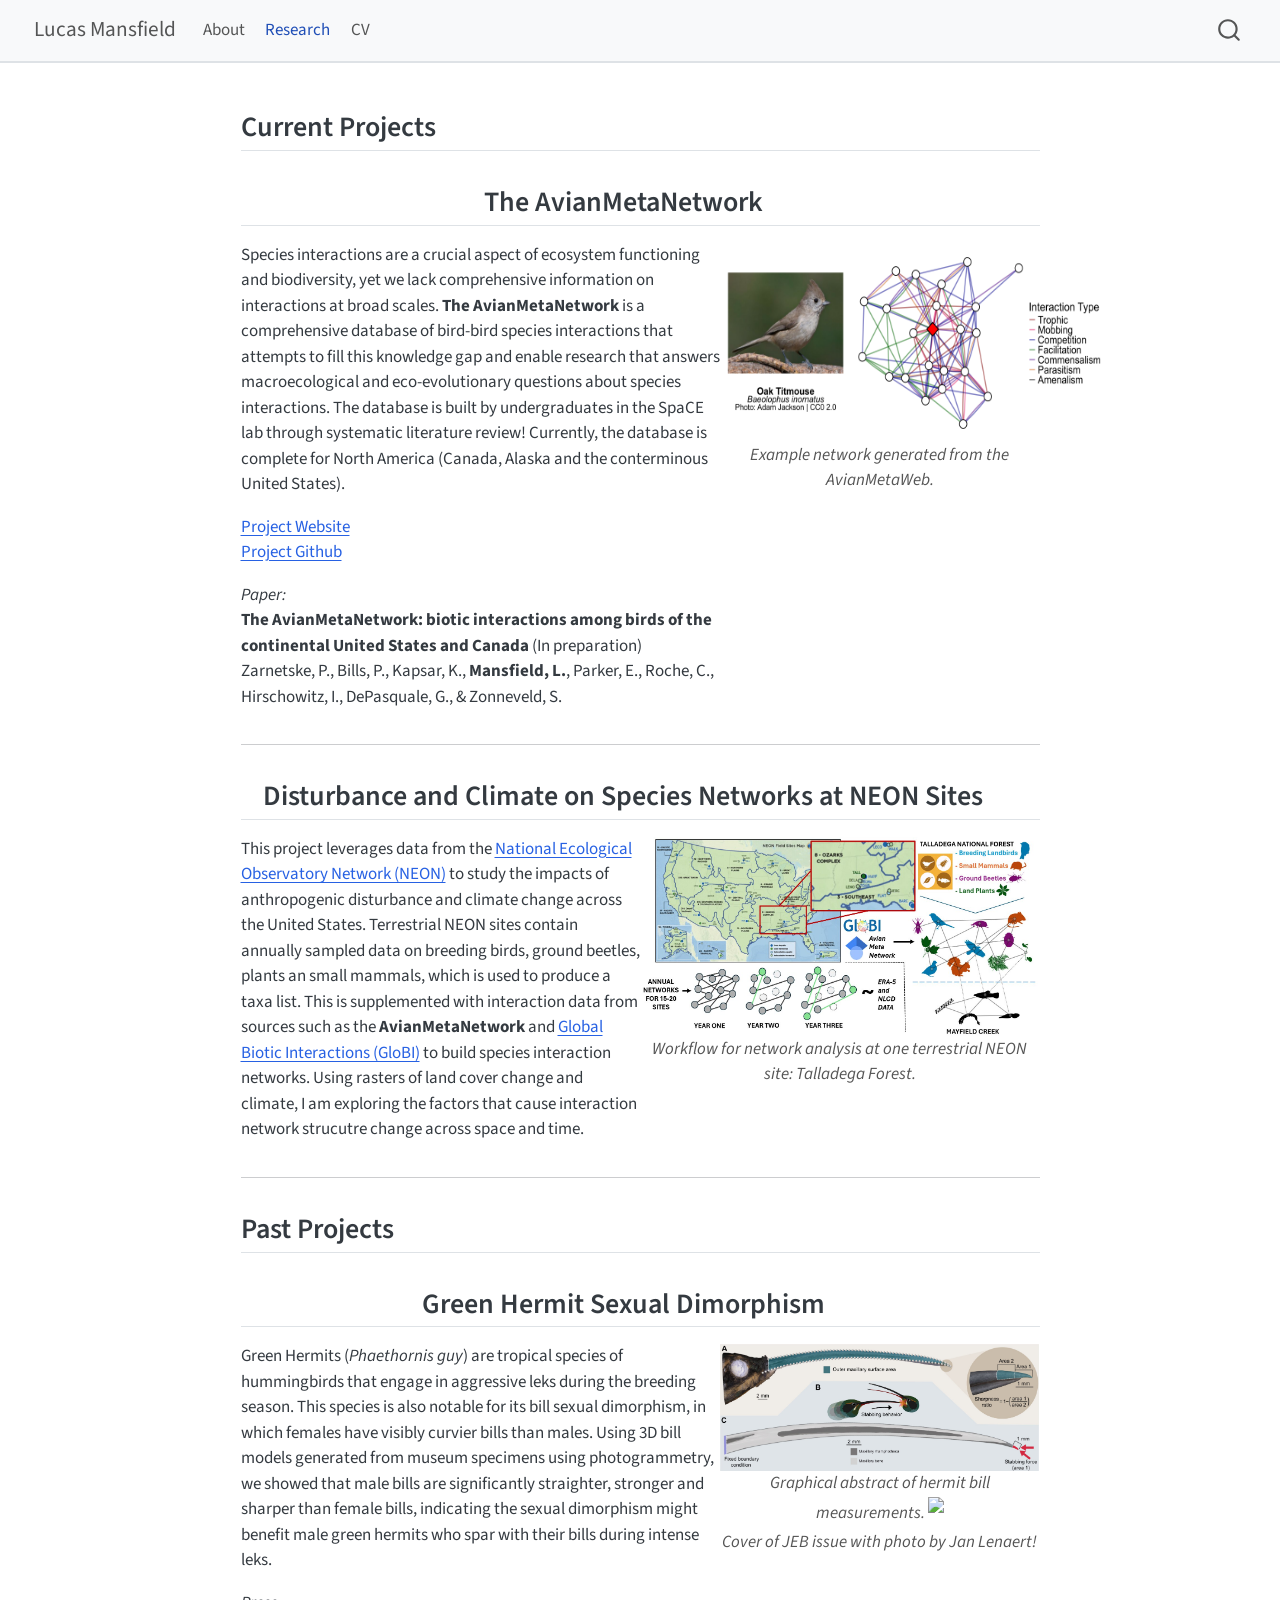
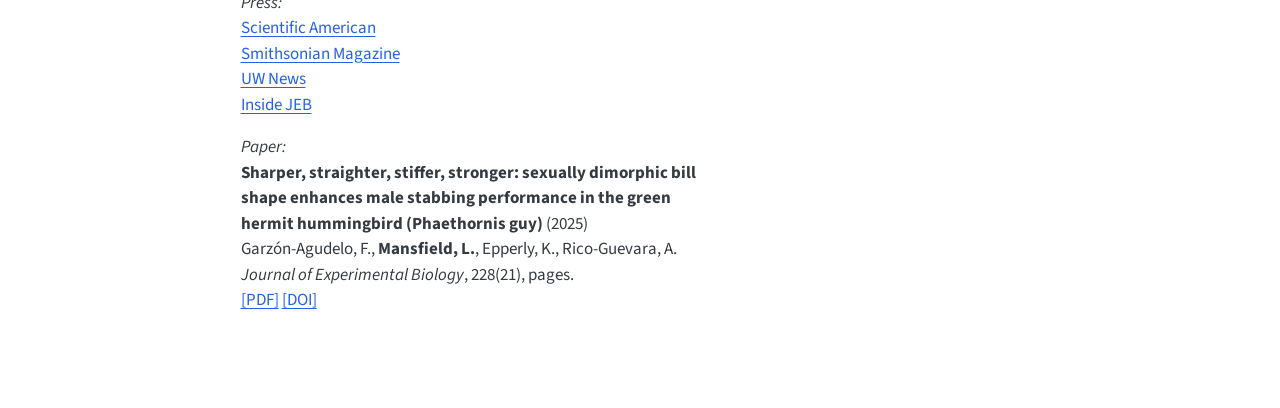
==== docs/research.html @ 8fe94365 "Initial updates to website" ====
<!DOCTYPE html>
<html xmlns="http://www.w3.org/1999/xhtml" lang="en" xml:lang="en"><head>

<meta charset="utf-8">
<meta name="generator" content="quarto-1.8.25">

<meta name="viewport" content="width=device-width, initial-scale=1.0, user-scalable=yes">


<title>research – Lucas Mansfield</title>
<style>
code{white-space: pre-wrap;}
span.smallcaps{font-variant: small-caps;}
div.columns{display: flex; gap: min(4vw, 1.5em);}
div.column{flex: auto; overflow-x: auto;}
div.hanging-indent{margin-left: 1.5em; text-indent: -1.5em;}
ul.task-list{list-style: none;}
ul.task-list li input[type="checkbox"] {
  width: 0.8em;
  margin: 0 0.8em 0.2em -1em; /* quarto-specific, see https://github.com/quarto-dev/quarto-cli/issues/4556 */ 
  vertical-align: middle;
}
</style>


<script src="site_libs/quarto-nav/quarto-nav.js"></script>
<script src="site_libs/quarto-nav/headroom.min.js"></script>
<script src="site_libs/clipboard/clipboard.min.js"></script>
<script src="site_libs/quarto-search/autocomplete.umd.js"></script>
<script src="site_libs/quarto-search/fuse.min.js"></script>
<script src="site_libs/quarto-search/quarto-search.js"></script>
<meta name="quarto:offset" content="./">
<script src="site_libs/quarto-html/quarto.js" type="module"></script>
<script src="site_libs/quarto-html/tabsets/tabsets.js" type="module"></script>
<script src="site_libs/quarto-html/axe/axe-check.js" type="module"></script>
<script src="site_libs/quarto-html/popper.min.js"></script>
<script src="site_libs/quarto-html/tippy.umd.min.js"></script>
<script src="site_libs/quarto-html/anchor.min.js"></script>
<link href="site_libs/quarto-html/tippy.css" rel="stylesheet">
<link href="site_libs/quarto-html/quarto-syntax-highlighting-7b89279ff1a6dce999919e0e67d4d9ec.css" rel="stylesheet" id="quarto-text-highlighting-styles">
<script src="site_libs/bootstrap/bootstrap.min.js"></script>
<link href="site_libs/bootstrap/bootstrap-icons.css" rel="stylesheet">
<link href="site_libs/bootstrap/bootstrap-e31584831b205ffbb2d98406f31c2a5b.min.css" rel="stylesheet" append-hash="true" id="quarto-bootstrap" data-mode="light">
<script id="quarto-search-options" type="application/json">{
  "location": "navbar",
  "copy-button": false,
  "collapse-after": 3,
  "panel-placement": "end",
  "type": "overlay",
  "limit": 50,
  "keyboard-shortcut": [
    "f",
    "/",
    "s"
  ],
  "show-item-context": false,
  "language": {
    "search-no-results-text": "No results",
    "search-matching-documents-text": "matching documents",
    "search-copy-link-title": "Copy link to search",
    "search-hide-matches-text": "Hide additional matches",
    "search-more-match-text": "more match in this document",
    "search-more-matches-text": "more matches in this document",
    "search-clear-button-title": "Clear",
    "search-text-placeholder": "",
    "search-detached-cancel-button-title": "Cancel",
    "search-submit-button-title": "Submit",
    "search-label": "Search"
  }
}</script>


<link rel="stylesheet" href="styles.css">
</head>

<body class="nav-fixed fullcontent quarto-light">

<div id="quarto-search-results"></div>
  <header id="quarto-header" class="headroom fixed-top">
    <nav class="navbar navbar-expand-lg " data-bs-theme="dark">
      <div class="navbar-container container-fluid">
      <div class="navbar-brand-container mx-auto">
    <a href="./index.html" class="navbar-brand navbar-brand-logo">
    </a>
    <a class="navbar-brand" href="./index.html">
    <span class="navbar-title">Lucas Mansfield</span>
    </a>
  </div>
            <div id="quarto-search" class="" title="Search"></div>
          <button class="navbar-toggler" type="button" data-bs-toggle="collapse" data-bs-target="#navbarCollapse" aria-controls="navbarCollapse" role="menu" aria-expanded="false" aria-label="Toggle navigation" onclick="if (window.quartoToggleHeadroom) { window.quartoToggleHeadroom(); }">
  <span class="navbar-toggler-icon"></span>
</button>
          <div class="collapse navbar-collapse" id="navbarCollapse">
            <ul class="navbar-nav navbar-nav-scroll me-auto">
  <li class="nav-item">
    <a class="nav-link" href="./index.html"> 
<span class="menu-text">About</span></a>
  </li>  
  <li class="nav-item">
    <a class="nav-link active" href="./research.html" aria-current="page"> 
<span class="menu-text">Research</span></a>
  </li>  
  <li class="nav-item">
    <a class="nav-link" href="./cv.html"> 
<span class="menu-text">CV</span></a>
  </li>  
</ul>
          </div> <!-- /navcollapse -->
            <div class="quarto-navbar-tools">
</div>
      </div> <!-- /container-fluid -->
    </nav>
</header>
<!-- content -->
<div id="quarto-content" class="quarto-container page-columns page-rows-contents page-layout-article page-navbar">
<!-- sidebar -->
<!-- margin-sidebar -->
    
<!-- main -->
<main class="content" id="quarto-document-content"><header id="title-block-header" class="quarto-title-block"></header>




<section id="current-projects" class="level2">
<h2 class="anchored" data-anchor-id="current-projects">Current Projects</h2>
</section>
<section id="the-avianmetanetwork" class="level2" style="text-align: center;">
<h2 style="text-align: center;" class="anchored" data-anchor-id="the-avianmetanetwork">The AvianMetaNetwork</h2>
<div class="columns">
<div class="column" style="width:60%;">
<div style="text-align: left;">
<p>Species interactions are a crucial aspect of ecosystem functioning and biodiversity, yet we lack comprehensive information on interactions at broad scales. <strong>The AvianMetaNetwork</strong> is a comprehensive database of bird-bird species interactions that attempts to fill this knowledge gap and enable research that answers macroecological and eco-evolutionary questions about species interactions. The database is built by undergraduates in the SpaCE lab through systematic literature review! Currently, the database is complete for North America (Canada, Alaska and the conterminous United States).</p>
<p><a href="https://avianmetanetwork.github.io/">Project Website</a><br>
<a href="https://github.com/AvianMetaNetwork/AvianMetaNetwork">Project Github</a></p>
<p><em>Paper:</em><br>
<strong>The AvianMetaNetwork: biotic interactions among birds of the continental United States and Canada</strong> (In preparation)<br>
Zarnetske, P., Bills, P., Kapsar, K., <strong>Mansfield, L.</strong>, Parker, E., Roche, C., Hirschowitz, I., DePasquale, G., &amp; Zonneveld, S.<br>
</p>
</div>
</div><div class="column" style="width:40%;">
<div style="text-align: center;">
<p><img src="images/network.jpg" width="400" height="200"> <span class="fig-caption">Example network generated from the AvianMetaWeb.</span></p>
</div>
</div>
</div>
<hr>
</section>
<section id="disturbance-and-climate-on-species-networks-at-neon-sites" class="level2" style="text-align: center;">
<h2 style="text-align: center;" class="anchored" data-anchor-id="disturbance-and-climate-on-species-networks-at-neon-sites">Disturbance and Climate on Species Networks at NEON Sites</h2>
<div class="columns">
<div class="column" style="width:50%;">
<div style="text-align: left;">
<p>This project leverages data from the <a href="https://www.neonscience.org/">National Ecological Observatory Network (NEON)</a> to study the impacts of anthropogenic disturbance and climate change across the United States. Terrestrial NEON sites contain annually sampled data on breeding birds, ground beetles, plants an small mammals, which is used to produce a taxa list. This is supplemented with interaction data from sources such as the <strong>AvianMetaNetwork</strong> and <a href="https://www.globalbioticinteractions.org/">Global Biotic Interactions (GloBI)</a> to build species interaction networks. Using rasters of land cover change and climate, I am exploring the factors that cause interaction network strucutre change across space and time.</p>
</div>
</div><div class="column" style="width:50%;">
<div style="text-align: center;">
<p><img src="images/project.jpg" style="width:100.0%" height="200"> <span class="fig-caption">Workflow for network analysis at one terrestrial NEON site: Talladega Forest.</span></p>
</div>
</div>
</div>
<hr>
</section>
<section id="past-projects" class="level2">
<h2 class="anchored" data-anchor-id="past-projects">Past Projects</h2>
</section>
<section id="green-hermit-sexual-dimorphism" class="level2" style="text-align: center;">
<h2 style="text-align: center;" class="anchored" data-anchor-id="green-hermit-sexual-dimorphism">Green Hermit Sexual Dimorphism</h2>
<div class="columns">
<div class="column" style="width:60%;">
<div style="text-align: left;">
<p>Green Hermits (<em>Phaethornis guy</em>) are tropical species of hummingbirds that engage in aggressive leks during the breeding season. This species is also notable for its bill sexual dimorphism, in which females have visibly curvier bills than males. Using 3D bill models generated from museum specimens using photogrammetry, we showed that male bills are significantly straighter, stronger and sharper than female bills, indicating the sexual dimorphism might benefit male green hermits who spar with their bills during intense leks.</p>
<p><em>Press:</em><br>
<a href="https://www.scientificamerican.com/article/videos-show-hummingbirds-jousting-like-medieval-knights-in-rare-mating/">Scientific American</a><br>
<a href="https://www.smithsonianmag.com/smart-news/these-male-hummingbirds-evolved-straighter-sharper-bills-so-they-could-better-joust-for-mates-180987883/">Smithsonian Magazine</a><br>
<a href="https://www.washington.edu/news/2025/11/21/sharper-straighter-stiffer-stronger-male-green-hermit-hummingbirds-have-bills-evolved-for-fighting/">UW News</a><br>
<a href="https://journals.biologists.com/jeb/article/228/21/jeb251783/369729/Sharper-straighter-bills-give-male-green-hermits">Inside JEB</a></p>
<p><em>Paper:</em><br>
<strong>Sharper, straighter, stiffer, stronger: sexually dimorphic bill shape enhances male stabbing performance in the green hermit hummingbird (Phaethornis guy)</strong> (2025)<br>
Garzón-Agudelo, F., <strong>Mansfield, L.</strong>, Epperly, K., Rico-Guevara, A. <em>Journal of Experimental Biology</em>, 228(21), pages.<br>
<a href="#">[PDF]</a> <a href="https://doi.org/10.1242/jeb.250769">[DOI]</a></p>
</div>
</div><div class="column" style="width:40%;">
<div style="text-align: center;">
<p><img src="images/hermit.jpg" class="img-fluid" style="width:100.0%"> <span class="fig-caption">Graphical abstract of hermit bill measurements.</span> <img src="images/jeb.jpg" class="img-fluid quarto-figure quarto-figure-center" style="width:75.0%"><br>
<span class="fig-caption">Cover of JEB issue with photo by Jan Lenaert!</span></p>
</div>
</div>
</div>


</section>

</main> <!-- /main -->
<script id="quarto-html-after-body" type="application/javascript">
  window.document.addEventListener("DOMContentLoaded", function (event) {
    const icon = "";
    const anchorJS = new window.AnchorJS();
    anchorJS.options = {
      placement: 'right',
      icon: icon
    };
    anchorJS.add('.anchored');
    const isCodeAnnotation = (el) => {
      for (const clz of el.classList) {
        if (clz.startsWith('code-annotation-')) {                     
          return true;
        }
      }
      return false;
    }
    const onCopySuccess = function(e) {
      // button target
      const button = e.trigger;
      // don't keep focus
      button.blur();
      // flash "checked"
      button.classList.add('code-copy-button-checked');
      var currentTitle = button.getAttribute("title");
      button.setAttribute("title", "Copied!");
      let tooltip;
      if (window.bootstrap) {
        button.setAttribute("data-bs-toggle", "tooltip");
        button.setAttribute("data-bs-placement", "left");
        button.setAttribute("data-bs-title", "Copied!");
        tooltip = new bootstrap.Tooltip(button, 
          { trigger: "manual", 
            customClass: "code-copy-button-tooltip",
            offset: [0, -8]});
        tooltip.show();    
      }
      setTimeout(function() {
        if (tooltip) {
          tooltip.hide();
          button.removeAttribute("data-bs-title");
          button.removeAttribute("data-bs-toggle");
          button.removeAttribute("data-bs-placement");
        }
        button.setAttribute("title", currentTitle);
        button.classList.remove('code-copy-button-checked');
      }, 1000);
      // clear code selection
      e.clearSelection();
    }
    const getTextToCopy = function(trigger) {
      const outerScaffold = trigger.parentElement.cloneNode(true);
      const codeEl = outerScaffold.querySelector('code');
      for (const childEl of codeEl.children) {
        if (isCodeAnnotation(childEl)) {
          childEl.remove();
        }
      }
      return codeEl.innerText;
    }
    const clipboard = new window.ClipboardJS('.code-copy-button:not([data-in-quarto-modal])', {
      text: getTextToCopy
    });
    clipboard.on('success', onCopySuccess);
    if (window.document.getElementById('quarto-embedded-source-code-modal')) {
      const clipboardModal = new window.ClipboardJS('.code-copy-button[data-in-quarto-modal]', {
        text: getTextToCopy,
        container: window.document.getElementById('quarto-embedded-source-code-modal')
      });
      clipboardModal.on('success', onCopySuccess);
    }
      var localhostRegex = new RegExp(/^(?:http|https):\/\/localhost\:?[0-9]*\//);
      var mailtoRegex = new RegExp(/^mailto:/);
        var filterRegex = new RegExp("https:\/\/lucasmansfield\.github\.io");
      var isInternal = (href) => {
          return filterRegex.test(href) || localhostRegex.test(href) || mailtoRegex.test(href);
      }
      // Inspect non-navigation links and adorn them if external
     var links = window.document.querySelectorAll('a[href]:not(.nav-link):not(.navbar-brand):not(.toc-action):not(.sidebar-link):not(.sidebar-item-toggle):not(.pagination-link):not(.no-external):not([aria-hidden]):not(.dropdown-item):not(.quarto-navigation-tool):not(.about-link)');
      for (var i=0; i<links.length; i++) {
        const link = links[i];
        if (!isInternal(link.href)) {
          // undo the damage that might have been done by quarto-nav.js in the case of
          // links that we want to consider external
          if (link.dataset.originalHref !== undefined) {
            link.href = link.dataset.originalHref;
          }
        }
      }
    function tippyHover(el, contentFn, onTriggerFn, onUntriggerFn) {
      const config = {
        allowHTML: true,
        maxWidth: 500,
        delay: 100,
        arrow: false,
        appendTo: function(el) {
            return el.parentElement;
        },
        interactive: true,
        interactiveBorder: 10,
        theme: 'quarto',
        placement: 'bottom-start',
      };
      if (contentFn) {
        config.content = contentFn;
      }
      if (onTriggerFn) {
        config.onTrigger = onTriggerFn;
      }
      if (onUntriggerFn) {
        config.onUntrigger = onUntriggerFn;
      }
      window.tippy(el, config); 
    }
    const noterefs = window.document.querySelectorAll('a[role="doc-noteref"]');
    for (var i=0; i<noterefs.length; i++) {
      const ref = noterefs[i];
      tippyHover(ref, function() {
        // use id or data attribute instead here
        let href = ref.getAttribute('data-footnote-href') || ref.getAttribute('href');
        try { href = new URL(href).hash; } catch {}
        const id = href.replace(/^#\/?/, "");
        const note = window.document.getElementById(id);
        if (note) {
          return note.innerHTML;
        } else {
          return "";
        }
      });
    }
    const xrefs = window.document.querySelectorAll('a.quarto-xref');
    const processXRef = (id, note) => {
      // Strip column container classes
      const stripColumnClz = (el) => {
        el.classList.remove("page-full", "page-columns");
        if (el.children) {
          for (const child of el.children) {
            stripColumnClz(child);
          }
        }
      }
      stripColumnClz(note)
      if (id === null || id.startsWith('sec-')) {
        // Special case sections, only their first couple elements
        const container = document.createElement("div");
        if (note.children && note.children.length > 2) {
          container.appendChild(note.children[0].cloneNode(true));
          for (let i = 1; i < note.children.length; i++) {
            const child = note.children[i];
            if (child.tagName === "P" && child.innerText === "") {
              continue;
            } else {
              container.appendChild(child.cloneNode(true));
              break;
            }
          }
          if (window.Quarto?.typesetMath) {
            window.Quarto.typesetMath(container);
          }
          return container.innerHTML
        } else {
          if (window.Quarto?.typesetMath) {
            window.Quarto.typesetMath(note);
          }
          return note.innerHTML;
        }
      } else {
        // Remove any anchor links if they are present
        const anchorLink = note.querySelector('a.anchorjs-link');
        if (anchorLink) {
          anchorLink.remove();
        }
        if (window.Quarto?.typesetMath) {
          window.Quarto.typesetMath(note);
        }
        if (note.classList.contains("callout")) {
          return note.outerHTML;
        } else {
          return note.innerHTML;
        }
      }
    }
    for (var i=0; i<xrefs.length; i++) {
      const xref = xrefs[i];
      tippyHover(xref, undefined, function(instance) {
        instance.disable();
        let url = xref.getAttribute('href');
        let hash = undefined; 
        if (url.startsWith('#')) {
          hash = url;
        } else {
          try { hash = new URL(url).hash; } catch {}
        }
        if (hash) {
          const id = hash.replace(/^#\/?/, "");
          const note = window.document.getElementById(id);
          if (note !== null) {
            try {
              const html = processXRef(id, note.cloneNode(true));
              instance.setContent(html);
            } finally {
              instance.enable();
              instance.show();
            }
          } else {
            // See if we can fetch this
            fetch(url.split('#')[0])
            .then(res => res.text())
            .then(html => {
              const parser = new DOMParser();
              const htmlDoc = parser.parseFromString(html, "text/html");
              const note = htmlDoc.getElementById(id);
              if (note !== null) {
                const html = processXRef(id, note);
                instance.setContent(html);
              } 
            }).finally(() => {
              instance.enable();
              instance.show();
            });
          }
        } else {
          // See if we can fetch a full url (with no hash to target)
          // This is a special case and we should probably do some content thinning / targeting
          fetch(url)
          .then(res => res.text())
          .then(html => {
            const parser = new DOMParser();
            const htmlDoc = parser.parseFromString(html, "text/html");
            const note = htmlDoc.querySelector('main.content');
            if (note !== null) {
              // This should only happen for chapter cross references
              // (since there is no id in the URL)
              // remove the first header
              if (note.children.length > 0 && note.children[0].tagName === "HEADER") {
                note.children[0].remove();
              }
              const html = processXRef(null, note);
              instance.setContent(html);
            } 
          }).finally(() => {
            instance.enable();
            instance.show();
          });
        }
      }, function(instance) {
      });
    }
        let selectedAnnoteEl;
        const selectorForAnnotation = ( cell, annotation) => {
          let cellAttr = 'data-code-cell="' + cell + '"';
          let lineAttr = 'data-code-annotation="' +  annotation + '"';
          const selector = 'span[' + cellAttr + '][' + lineAttr + ']';
          return selector;
        }
        const selectCodeLines = (annoteEl) => {
          const doc = window.document;
          const targetCell = annoteEl.getAttribute("data-target-cell");
          const targetAnnotation = annoteEl.getAttribute("data-target-annotation");
          const annoteSpan = window.document.querySelector(selectorForAnnotation(targetCell, targetAnnotation));
          const lines = annoteSpan.getAttribute("data-code-lines").split(",");
          const lineIds = lines.map((line) => {
            return targetCell + "-" + line;
          })
          let top = null;
          let height = null;
          let parent = null;
          if (lineIds.length > 0) {
              //compute the position of the single el (top and bottom and make a div)
              const el = window.document.getElementById(lineIds[0]);
              top = el.offsetTop;
              height = el.offsetHeight;
              parent = el.parentElement.parentElement;
            if (lineIds.length > 1) {
              const lastEl = window.document.getElementById(lineIds[lineIds.length - 1]);
              const bottom = lastEl.offsetTop + lastEl.offsetHeight;
              height = bottom - top;
            }
            if (top !== null && height !== null && parent !== null) {
              // cook up a div (if necessary) and position it 
              let div = window.document.getElementById("code-annotation-line-highlight");
              if (div === null) {
                div = window.document.createElement("div");
                div.setAttribute("id", "code-annotation-line-highlight");
                div.style.position = 'absolute';
                parent.appendChild(div);
              }
              div.style.top = top - 2 + "px";
              div.style.height = height + 4 + "px";
              div.style.left = 0;
              let gutterDiv = window.document.getElementById("code-annotation-line-highlight-gutter");
              if (gutterDiv === null) {
                gutterDiv = window.document.createElement("div");
                gutterDiv.setAttribute("id", "code-annotation-line-highlight-gutter");
                gutterDiv.style.position = 'absolute';
                const codeCell = window.document.getElementById(targetCell);
                const gutter = codeCell.querySelector('.code-annotation-gutter');
                gutter.appendChild(gutterDiv);
              }
              gutterDiv.style.top = top - 2 + "px";
              gutterDiv.style.height = height + 4 + "px";
            }
            selectedAnnoteEl = annoteEl;
          }
        };
        const unselectCodeLines = () => {
          const elementsIds = ["code-annotation-line-highlight", "code-annotation-line-highlight-gutter"];
          elementsIds.forEach((elId) => {
            const div = window.document.getElementById(elId);
            if (div) {
              div.remove();
            }
          });
          selectedAnnoteEl = undefined;
        };
          // Handle positioning of the toggle
      window.addEventListener(
        "resize",
        throttle(() => {
          elRect = undefined;
          if (selectedAnnoteEl) {
            selectCodeLines(selectedAnnoteEl);
          }
        }, 10)
      );
      function throttle(fn, ms) {
      let throttle = false;
      let timer;
        return (...args) => {
          if(!throttle) { // first call gets through
              fn.apply(this, args);
              throttle = true;
          } else { // all the others get throttled
              if(timer) clearTimeout(timer); // cancel #2
              timer = setTimeout(() => {
                fn.apply(this, args);
                timer = throttle = false;
              }, ms);
          }
        };
      }
        // Attach click handler to the DT
        const annoteDls = window.document.querySelectorAll('dt[data-target-cell]');
        for (const annoteDlNode of annoteDls) {
          annoteDlNode.addEventListener('click', (event) => {
            const clickedEl = event.target;
            if (clickedEl !== selectedAnnoteEl) {
              unselectCodeLines();
              const activeEl = window.document.querySelector('dt[data-target-cell].code-annotation-active');
              if (activeEl) {
                activeEl.classList.remove('code-annotation-active');
              }
              selectCodeLines(clickedEl);
              clickedEl.classList.add('code-annotation-active');
            } else {
              // Unselect the line
              unselectCodeLines();
              clickedEl.classList.remove('code-annotation-active');
            }
          });
        }
    const findCites = (el) => {
      const parentEl = el.parentElement;
      if (parentEl) {
        const cites = parentEl.dataset.cites;
        if (cites) {
          return {
            el,
            cites: cites.split(' ')
          };
        } else {
          return findCites(el.parentElement)
        }
      } else {
        return undefined;
      }
    };
    var bibliorefs = window.document.querySelectorAll('a[role="doc-biblioref"]');
    for (var i=0; i<bibliorefs.length; i++) {
      const ref = bibliorefs[i];
      const citeInfo = findCites(ref);
      if (citeInfo) {
        tippyHover(citeInfo.el, function() {
          var popup = window.document.createElement('div');
          citeInfo.cites.forEach(function(cite) {
            var citeDiv = window.document.createElement('div');
            citeDiv.classList.add('hanging-indent');
            citeDiv.classList.add('csl-entry');
            var biblioDiv = window.document.getElementById('ref-' + cite);
            if (biblioDiv) {
              citeDiv.innerHTML = biblioDiv.innerHTML;
            }
            popup.appendChild(citeDiv);
          });
          return popup.innerHTML;
        });
      }
    }
  });
  </script>
</div> <!-- /content -->




</body></html>
---- docs/site_libs/quarto-html/tippy.css ----
.tippy-box[data-animation=fade][data-state=hidden]{opacity:0}[data-tippy-root]{max-width:calc(100vw - 10px)}.tippy-box{position:relative;background-color:#333;color:#fff;border-radius:4px;font-size:14px;line-height:1.4;white-space:normal;outline:0;transition-property:transform,visibility,opacity}.tippy-box[data-placement^=top]>.tippy-arrow{bottom:0}.tippy-box[data-placement^=top]>.tippy-arrow:before{bottom:-7px;left:0;border-width:8px 8px 0;border-top-color:initial;transform-origin:center top}.tippy-box[data-placement^=bottom]>.tippy-arrow{top:0}.tippy-box[data-placement^=bottom]>.tippy-arrow:before{top:-7px;left:0;border-width:0 8px 8px;border-bottom-color:initial;transform-origin:center bottom}.tippy-box[data-placement^=left]>.tippy-arrow{right:0}.tippy-box[data-placement^=left]>.tippy-arrow:before{border-width:8px 0 8px 8px;border-left-color:initial;right:-7px;transform-origin:center left}.tippy-box[data-placement^=right]>.tippy-arrow{left:0}.tippy-box[data-placement^=right]>.tippy-arrow:before{left:-7px;border-width:8px 8px 8px 0;border-right-color:initial;transform-origin:center right}.tippy-box[data-inertia][data-state=visible]{transition-timing-function:cubic-bezier(.54,1.5,.38,1.11)}.tippy-arrow{width:16px;height:16px;color:#333}.tippy-arrow:before{content:"";position:absolute;border-color:transparent;border-style:solid}.tippy-content{position:relative;padding:5px 9px;z-index:1}
---- docs/site_libs/quarto-html/quarto-syntax-highlighting-7b89279ff1a6dce999919e0e67d4d9ec.css ----
/* quarto syntax highlight colors */
:root {
  --quarto-hl-ot-color: #003B4F;
  --quarto-hl-at-color: #657422;
  --quarto-hl-ss-color: #20794D;
  --quarto-hl-an-color: #5E5E5E;
  --quarto-hl-fu-color: #4758AB;
  --quarto-hl-st-color: #20794D;
  --quarto-hl-cf-color: #003B4F;
  --quarto-hl-op-color: #5E5E5E;
  --quarto-hl-er-color: #AD0000;
  --quarto-hl-bn-color: #AD0000;
  --quarto-hl-al-color: #AD0000;
  --quarto-hl-va-color: #111111;
  --quarto-hl-bu-color: inherit;
  --quarto-hl-ex-color: inherit;
  --quarto-hl-pp-color: #AD0000;
  --quarto-hl-in-color: #5E5E5E;
  --quarto-hl-vs-color: #20794D;
  --quarto-hl-wa-color: #5E5E5E;
  --quarto-hl-do-color: #5E5E5E;
  --quarto-hl-im-color: #00769E;
  --quarto-hl-ch-color: #20794D;
  --quarto-hl-dt-color: #AD0000;
  --quarto-hl-fl-color: #AD0000;
  --quarto-hl-co-color: #5E5E5E;
  --quarto-hl-cv-color: #5E5E5E;
  --quarto-hl-cn-color: #8f5902;
  --quarto-hl-sc-color: #5E5E5E;
  --quarto-hl-dv-color: #AD0000;
  --quarto-hl-kw-color: #003B4F;
}

/* other quarto variables */
:root {
  --quarto-font-monospace: SFMono-Regular, Menlo, Monaco, Consolas, "Liberation Mono", "Courier New", monospace;
}

/* syntax highlight based on Pandoc's rules */
pre > code.sourceCode > span {
  color: #003B4F;
}

code.sourceCode > span {
  color: #003B4F;
}

div.sourceCode,
div.sourceCode pre.sourceCode {
  color: #003B4F;
}

/* Normal */
code span {
  color: #003B4F;
}

/* Alert */
code span.al {
  color: #AD0000;
  font-style: inherit;
}

/* Annotation */
code span.an {
  color: #5E5E5E;
  font-style: inherit;
}

/* Attribute */
code span.at {
  color: #657422;
  font-style: inherit;
}

/* BaseN */
code span.bn {
  color: #AD0000;
  font-style: inherit;
}

/* BuiltIn */
code span.bu {
  font-style: inherit;
}

/* ControlFlow */
code span.cf {
  color: #003B4F;
  font-weight: bold;
  font-style: inherit;
}

/* Char */
code span.ch {
  color: #20794D;
  font-style: inherit;
}

/* Constant */
code span.cn {
  color: #8f5902;
  font-style: inherit;
}

/* Comment */
code span.co {
  color: #5E5E5E;
  font-style: inherit;
}

/* CommentVar */
code span.cv {
  color: #5E5E5E;
  font-style: italic;
}

/* Documentation */
code span.do {
  color: #5E5E5E;
  font-style: italic;
}

/* DataType */
code span.dt {
  color: #AD0000;
  font-style: inherit;
}

/* DecVal */
code span.dv {
  color: #AD0000;
  font-style: inherit;
}

/* Error */
code span.er {
  color: #AD0000;
  font-style: inherit;
}

/* Extension */
code span.ex {
  font-style: inherit;
}

/* Float */
code span.fl {
  color: #AD0000;
  font-style: inherit;
}

/* Function */
code span.fu {
  color: #4758AB;
  font-style: inherit;
}

/* Import */
code span.im {
  color: #00769E;
  font-style: inherit;
}

/* Information */
code span.in {
  color: #5E5E5E;
  font-style: inherit;
}

/* Keyword */
code span.kw {
  color: #003B4F;
  font-weight: bold;
  font-style: inherit;
}

/* Operator */
code span.op {
  color: #5E5E5E;
  font-style: inherit;
}

/* Other */
code span.ot {
  color: #003B4F;
  font-style: inherit;
}

/* Preprocessor */
code span.pp {
  color: #AD0000;
  font-style: inherit;
}

/* SpecialChar */
code span.sc {
  color: #5E5E5E;
  font-style: inherit;
}

/* SpecialString */
code span.ss {
  color: #20794D;
  font-style: inherit;
}

/* String */
code span.st {
  color: #20794D;
  font-style: inherit;
}

/* Variable */
code span.va {
  color: #111111;
  font-style: inherit;
}

/* VerbatimString */
code span.vs {
  color: #20794D;
  font-style: inherit;
}

/* Warning */
code span.wa {
  color: #5E5E5E;
  font-style: italic;
}

.prevent-inlining {
  content: "</";
}

/*# sourceMappingURL=3944bc705cfaf4c80e56f77c5205168a.css.map */
---- docs/styles.css ----
/* Navbar tweaks */
.navbar {
  border-bottom: 2px solid #dee2e6;
}


/* Button style for CV download */
.btn-primary {
  background-color: #0d6efd;
  border: none;
  padding: 8px 16px;
  border-radius: 4px;
  color: white;
  text-decoration: none;
}

.btn-primary:hover {
  background-color: #0b5ed7;
  color: white;
}

/* Consistent section spacing */
h2 {
  margin-top: 2rem;
  padding-bottom: 0.3rem;
  border-bottom: 1px solid #dee2e6;
}

 /* figure captions */
.fig-caption {
  text-align: center;
  color: #555555;
  font-style: italic;
}
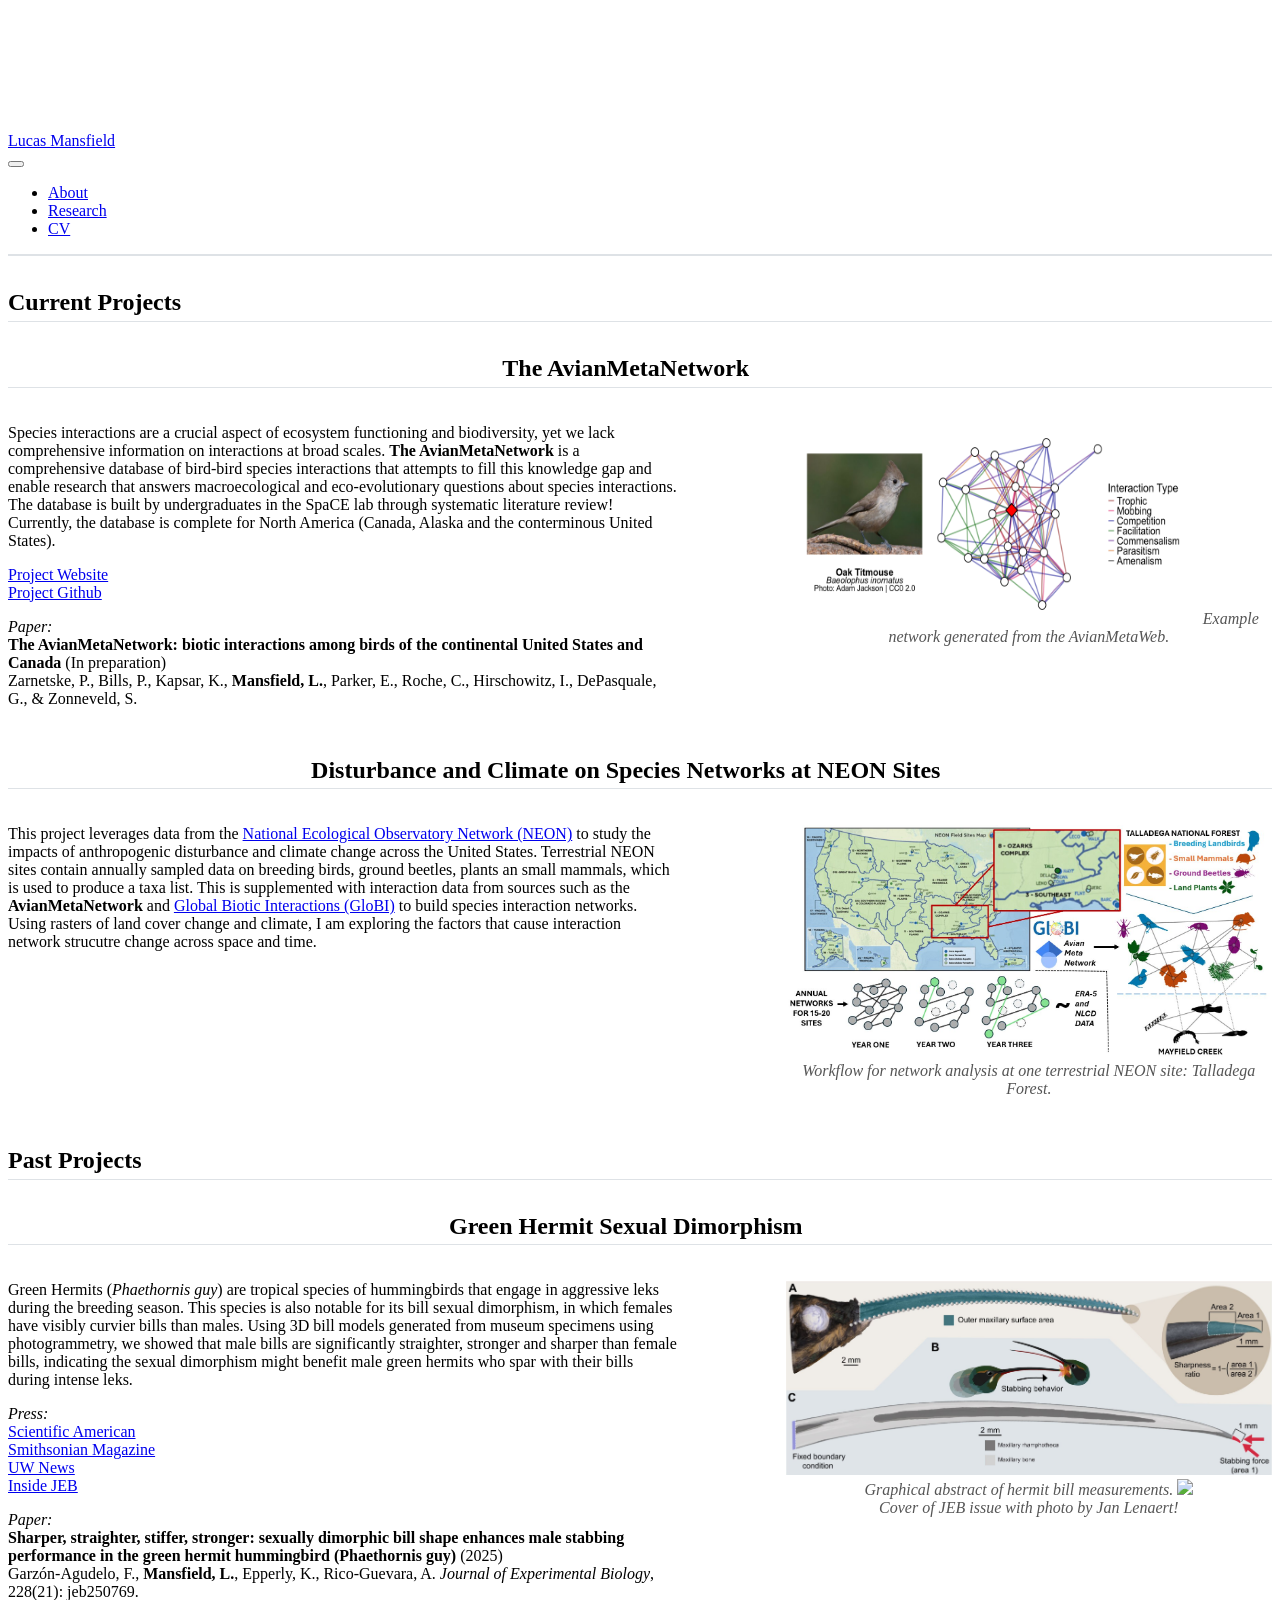
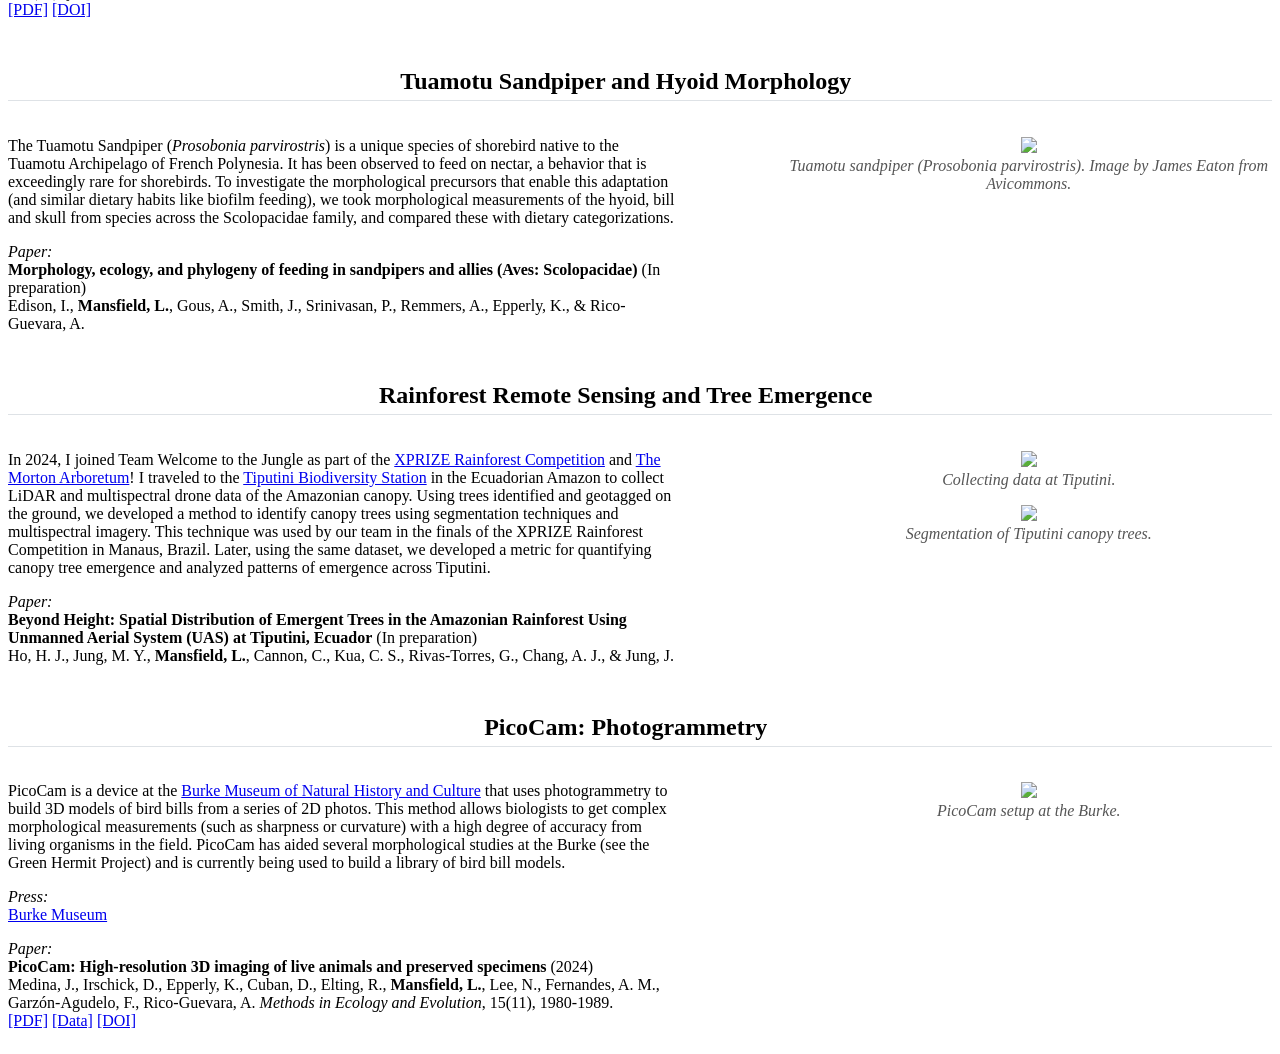
==== commit 46b22a69: "hyoid update" ====
--- a/docs/research.html
+++ b/docs/research.html
@@ -37,10 +37,10 @@
 <script src="site_libs/quarto-html/tippy.umd.min.js"></script>
 <script src="site_libs/quarto-html/anchor.min.js"></script>
 <link href="site_libs/quarto-html/tippy.css" rel="stylesheet">
-<link href="site_libs/quarto-html/quarto-syntax-highlighting-7b89279ff1a6dce999919e0e67d4d9ec.css" rel="stylesheet" id="quarto-text-highlighting-styles">
+<link href="site_libs/quarto-html/quarto-syntax-highlighting-dark-707d8167ce6003fca903bfe2be84ab7f.css" rel="stylesheet" id="quarto-text-highlighting-styles">
 <script src="site_libs/bootstrap/bootstrap.min.js"></script>
 <link href="site_libs/bootstrap/bootstrap-icons.css" rel="stylesheet">
-<link href="site_libs/bootstrap/bootstrap-e31584831b205ffbb2d98406f31c2a5b.min.css" rel="stylesheet" append-hash="true" id="quarto-bootstrap" data-mode="light">
+<link href="site_libs/bootstrap/bootstrap-0774fc528949661fb60d8774007a227f.min.css" rel="stylesheet" append-hash="true" id="quarto-bootstrap" data-mode="dark">
 <script id="quarto-search-options" type="application/json">{
   "location": "navbar",
   "copy-button": false,
@@ -68,12 +68,13 @@
     "search-label": "Search"
   }
 }</script>
+<link rel="stylesheet" href="https://cdn.jsdelivr.net/npm/bootstrap-icons@1.11.0/font/bootstrap-icons.css">
 
 
 <link rel="stylesheet" href="styles.css">
 </head>
 
-<body class="nav-fixed fullcontent quarto-light">
+<body class="nav-fixed quarto-light">
 
 <div id="quarto-search-results"></div>
   <header id="quarto-header" class="headroom fixed-top">
@@ -86,7 +87,6 @@
     <span class="navbar-title">Lucas Mansfield</span>
     </a>
   </div>
-            <div id="quarto-search" class="" title="Search"></div>
           <button class="navbar-toggler" type="button" data-bs-toggle="collapse" data-bs-target="#navbarCollapse" aria-controls="navbarCollapse" role="menu" aria-expanded="false" aria-label="Toggle navigation" onclick="if (window.quartoToggleHeadroom) { window.quartoToggleHeadroom(); }">
   <span class="navbar-toggler-icon"></span>
 </button>
@@ -112,12 +112,12 @@
     </nav>
 </header>
 <!-- content -->
-<div id="quarto-content" class="quarto-container page-columns page-rows-contents page-layout-article page-navbar">
+<div id="quarto-content" class="quarto-container page-columns page-rows-contents page-layout-full page-navbar">
 <!-- sidebar -->
 <!-- margin-sidebar -->
     
 <!-- main -->
-<main class="content" id="quarto-document-content"><header id="title-block-header" class="quarto-title-block"></header>
+<main class="content column-page" id="quarto-document-content"><header id="title-block-header" class="quarto-title-block"></header>
 
 
 
@@ -128,7 +128,7 @@
 <section id="the-avianmetanetwork" class="level2" style="text-align: center;">
 <h2 style="text-align: center;" class="anchored" data-anchor-id="the-avianmetanetwork">The AvianMetaNetwork</h2>
 <div class="columns">
-<div class="column" style="width:60%;">
+<div class="column" style="width:55%;">
 <div style="text-align: left;">
 <p>Species interactions are a crucial aspect of ecosystem functioning and biodiversity, yet we lack comprehensive information on interactions at broad scales. <strong>The AvianMetaNetwork</strong> is a comprehensive database of bird-bird species interactions that attempts to fill this knowledge gap and enable research that answers macroecological and eco-evolutionary questions about species interactions. The database is built by undergraduates in the SpaCE lab through systematic literature review! Currently, the database is complete for North America (Canada, Alaska and the conterminous United States).</p>
 <p><a href="https://avianmetanetwork.github.io/">Project Website</a><br>
@@ -138,28 +138,30 @@
 Zarnetske, P., Bills, P., Kapsar, K., <strong>Mansfield, L.</strong>, Parker, E., Roche, C., Hirschowitz, I., DePasquale, G., &amp; Zonneveld, S.<br>
 </p>
 </div>
+</div><div class="column" style="width:5%;">
+
 </div><div class="column" style="width:40%;">
 <div style="text-align: center;">
 <p><img src="images/network.jpg" width="400" height="200"> <span class="fig-caption">Example network generated from the AvianMetaWeb.</span></p>
 </div>
 </div>
 </div>
-<hr>
 </section>
 <section id="disturbance-and-climate-on-species-networks-at-neon-sites" class="level2" style="text-align: center;">
 <h2 style="text-align: center;" class="anchored" data-anchor-id="disturbance-and-climate-on-species-networks-at-neon-sites">Disturbance and Climate on Species Networks at NEON Sites</h2>
 <div class="columns">
-<div class="column" style="width:50%;">
+<div class="column" style="width:55%;">
 <div style="text-align: left;">
 <p>This project leverages data from the <a href="https://www.neonscience.org/">National Ecological Observatory Network (NEON)</a> to study the impacts of anthropogenic disturbance and climate change across the United States. Terrestrial NEON sites contain annually sampled data on breeding birds, ground beetles, plants an small mammals, which is used to produce a taxa list. This is supplemented with interaction data from sources such as the <strong>AvianMetaNetwork</strong> and <a href="https://www.globalbioticinteractions.org/">Global Biotic Interactions (GloBI)</a> to build species interaction networks. Using rasters of land cover change and climate, I am exploring the factors that cause interaction network strucutre change across space and time.</p>
 </div>
-</div><div class="column" style="width:50%;">
+</div><div class="column" style="width:5%;">
+
+</div><div class="column" style="width:40%;">
 <div style="text-align: center;">
-<p><img src="images/project.jpg" style="width:100.0%" height="200"> <span class="fig-caption">Workflow for network analysis at one terrestrial NEON site: Talladega Forest.</span></p>
-</div>
-</div>
-</div>
-<hr>
+<p><img src="images/project.jpg" class="img-fluid" style="width:100.0%"> <span class="fig-caption">Workflow for network analysis at one terrestrial NEON site: Talladega Forest.</span></p>
+</div>
+</div>
+</div>
 </section>
 <section id="past-projects" class="level2">
 <h2 class="anchored" data-anchor-id="past-projects">Past Projects</h2>
@@ -167,7 +169,7 @@
 <section id="green-hermit-sexual-dimorphism" class="level2" style="text-align: center;">
 <h2 style="text-align: center;" class="anchored" data-anchor-id="green-hermit-sexual-dimorphism">Green Hermit Sexual Dimorphism</h2>
 <div class="columns">
-<div class="column" style="width:60%;">
+<div class="column" style="width:55%;">
 <div style="text-align: left;">
 <p>Green Hermits (<em>Phaethornis guy</em>) are tropical species of hummingbirds that engage in aggressive leks during the breeding season. This species is also notable for its bill sexual dimorphism, in which females have visibly curvier bills than males. Using 3D bill models generated from museum specimens using photogrammetry, we showed that male bills are significantly straighter, stronger and sharper than female bills, indicating the sexual dimorphism might benefit male green hermits who spar with their bills during intense leks.</p>
 <p><em>Press:</em><br>
@@ -177,13 +179,82 @@
 <a href="https://journals.biologists.com/jeb/article/228/21/jeb251783/369729/Sharper-straighter-bills-give-male-green-hermits">Inside JEB</a></p>
 <p><em>Paper:</em><br>
 <strong>Sharper, straighter, stiffer, stronger: sexually dimorphic bill shape enhances male stabbing performance in the green hermit hummingbird (Phaethornis guy)</strong> (2025)<br>
-Garzón-Agudelo, F., <strong>Mansfield, L.</strong>, Epperly, K., Rico-Guevara, A. <em>Journal of Experimental Biology</em>, 228(21), pages.<br>
-<a href="#">[PDF]</a> <a href="https://doi.org/10.1242/jeb.250769">[DOI]</a></p>
-</div>
+Garzón-Agudelo, F., <strong>Mansfield, L.</strong>, Epperly, K., Rico-Guevara, A. <em>Journal of Experimental Biology</em>, 228(21): jeb250769.<br>
+<a href="pdfs/hermit.pdf">[PDF]</a> <a href="https://doi.org/10.1242/jeb.250769">[DOI]</a></p>
+</div>
+</div><div class="column" style="width:5%;">
+
 </div><div class="column" style="width:40%;">
 <div style="text-align: center;">
 <p><img src="images/hermit.jpg" class="img-fluid" style="width:100.0%"> <span class="fig-caption">Graphical abstract of hermit bill measurements.</span> <img src="images/jeb.jpg" class="img-fluid quarto-figure quarto-figure-center" style="width:75.0%"><br>
 <span class="fig-caption">Cover of JEB issue with photo by Jan Lenaert!</span></p>
+</div>
+</div>
+</div>
+</section>
+<section id="tuamotu-sandpiper-and-hyoid-morphology" class="level2" style="text-align: center;">
+<h2 style="text-align: center;" class="anchored" data-anchor-id="tuamotu-sandpiper-and-hyoid-morphology">Tuamotu Sandpiper and Hyoid Morphology</h2>
+<div class="columns">
+<div class="column" style="width:55%;">
+<div style="text-align: left;">
+<p>The Tuamotu Sandpiper (<em>Prosobonia parvirostris</em>) is a unique species of shorebird native to the Tuamotu Archipelago of French Polynesia. It has been observed to feed on nectar, a behavior that is exceedingly rare for shorebirds. To investigate the morphological precursors that enable this adaptation (and similar dietary habits like biofilm feeding), we took morphological measurements of the hyoid, bill and skull from species across the Scolopacidae family, and compared these with dietary categorizations.</p>
+<p><em>Paper:</em><br>
+<strong>Morphology, ecology, and phylogeny of feeding in sandpipers and allies (Aves: Scolopacidae)</strong> (In preparation)<br>
+Edison, I., <strong>Mansfield, L.</strong>, Gous, A., Smith, J., Srinivasan, P., Remmers, A., Epperly, K., &amp; Rico-Guevara, A.<br>
+</p>
+</div>
+</div><div class="column" style="width:5%;">
+
+</div><div class="column" style="width:40%;">
+<div style="text-align: center;">
+<p><img src="images/tuamotu.jpg" class="img-fluid" style="width:100.0%"><br>
+<span class="fig-caption">Tuamotu sandpiper (Prosobonia parvirostris). Image by James Eaton from Avicommons.</span></p>
+</div>
+</div>
+</div>
+</section>
+<section id="rainforest-remote-sensing-and-tree-emergence" class="level2" style="text-align: center;">
+<h2 style="text-align: center;" class="anchored" data-anchor-id="rainforest-remote-sensing-and-tree-emergence">Rainforest Remote Sensing and Tree Emergence</h2>
+<div class="columns">
+<div class="column" style="width:55%;">
+<div style="text-align: left;">
+<p>In 2024, I joined Team Welcome to the Jungle as part of the <a href="https://xprize-org-qa.azurewebsites.net/prizes/rainforest">XPRIZE Rainforest Competition</a> and <a href="https://mortonarb.org/">The Morton Arboretum</a>! I traveled to the <a href="https://www.tiputini.com/home">Tiputini Biodiversity Station</a> in the Ecuadorian Amazon to collect LiDAR and multispectral drone data of the Amazonian canopy. Using trees identified and geotagged on the ground, we developed a method to identify canopy trees using segmentation techniques and multispectral imagery. This technique was used by our team in the finals of the XPRIZE Rainforest Competition in Manaus, Brazil. Later, using the same dataset, we developed a metric for quantifying canopy tree emergence and analyzed patterns of emergence across Tiputini.</p>
+<p><em>Paper:</em><br>
+<strong>Beyond Height: Spatial Distribution of Emergent Trees in the Amazonian Rainforest Using Unmanned Aerial System (UAS) at Tiputini, Ecuador</strong> (In preparation)<br>
+Ho, H. J., Jung, M. Y., <strong>Mansfield, L.</strong>, Cannon, C., Kua, C. S., Rivas-Torres, G., Chang, A. J., &amp; Jung, J.<br>
+</p>
+</div>
+</div><div class="column" style="width:5%;">
+
+</div><div class="column" style="width:40%;">
+<div style="text-align: center;">
+<p><img src="images/tbs.jpg" class="img-fluid" style="width:100.0%"><br>
+<span class="fig-caption">Collecting data at Tiputini.</span></p>
+<p><img src="images/trees.jpg" class="img-fluid" style="width:100.0%"><br>
+<span class="fig-caption">Segmentation of Tiputini canopy trees.</span></p>
+</div>
+</div>
+</div>
+</section>
+<section id="picocam-photogrammetry" class="level2" style="text-align: center;">
+<h2 style="text-align: center;" class="anchored" data-anchor-id="picocam-photogrammetry">PicoCam: Photogrammetry</h2>
+<div class="columns">
+<div class="column" style="width:55%;">
+<div style="text-align: left;">
+<p>PicoCam is a device at the <a href="https://www.burkemuseum.org/">Burke Museum of Natural History and Culture</a> that uses photogrammetry to build 3D models of bird bills from a series of 2D photos. This method allows biologists to get complex morphological measurements (such as sharpness or curvature) with a high degree of accuracy from living organisms in the field. PicoCam has aided several morphological studies at the Burke (see the Green Hermit Project) and is currently being used to build a library of bird bill models.</p>
+<p><em>Press:</em><br>
+<a href="https://www.burkemuseum.org/news/behind-glass-hummingbird-supermodels-using-photography-create-3d-models">Burke Museum</a></p>
+<p><em>Paper:</em><br>
+<strong>PicoCam: High-resolution 3D imaging of live animals and preserved specimens</strong> (2024)<br>
+Medina, J., Irschick, D., Epperly, K., Cuban, D., Elting, R., <strong>Mansfield, L.</strong>, Lee, N., Fernandes, A. M., Garzón-Agudelo, F., Rico-Guevara, A. <em>Methods in Ecology and Evolution</em>, 15(11), 1980-1989.<br>
+<a href="pdfs/picocam.pdf">[PDF]</a> <a href="https://datadryad.org/dataset/doi:10.5061/dryad.05qfttfc0">[Data]</a> <a href="https://doi.org/10.1111/2041-210X.14409">[DOI]</a></p>
+</div>
+</div><div class="column" style="width:5%;">
+
+</div><div class="column" style="width:40%;">
+<div style="text-align: center;">
+<p><img src="images/picocam.jpg" class="img-fluid" style="width:100.0%"><br>
+<span class="fig-caption">PicoCam setup at the Burke.</span></p>
 </div>
 </div>
 </div>
@@ -265,7 +336,7 @@
     }
       var localhostRegex = new RegExp(/^(?:http|https):\/\/localhost\:?[0-9]*\//);
       var mailtoRegex = new RegExp(/^mailto:/);
-        var filterRegex = new RegExp("https:\/\/lucasmansfield\.github\.io");
+        var filterRegex = new RegExp("https:\/\/lmansf44\.github\.io");
       var isInternal = (href) => {
           return filterRegex.test(href) || localhostRegex.test(href) || mailtoRegex.test(href);
       }
